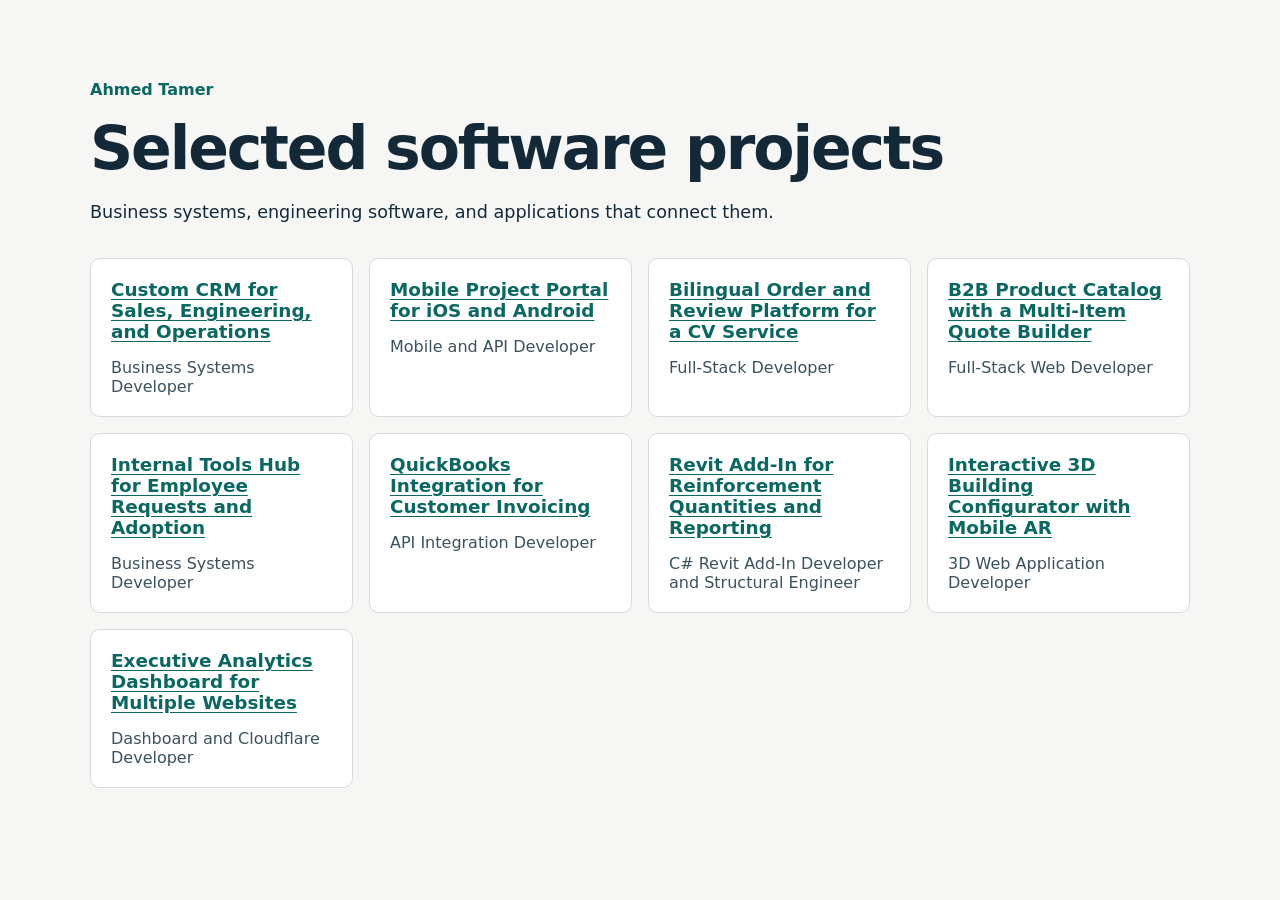
==== index.html @ 544ba874 "Publish nine software portfolio case studies" ====
<!doctype html>
<html lang="en">
<head>
  <meta charset="utf-8">
  <meta name="viewport" content="width=device-width, initial-scale=1">
  <meta name="description" content="Work samples by Ahmed Tamer across CRM, mobile, integrations, engineering, and analytics.">
  <link rel="stylesheet" href="styles.css">
  <title>Selected software projects | Ahmed Tamer</title>
</head>
<body><main><header><p class="eyebrow">Ahmed Tamer</p><h1>Selected software projects</h1><p class="overview">Business systems, engineering software, and applications that connect them.</p></header><ul class="projects"><li><a href="operations-crm/">Custom CRM for Sales, Engineering, and Operations</a><p>Business Systems Developer</p></li><li><a href="mobile-project-portal/">Mobile Project Portal for iOS and Android</a><p>Mobile and API Developer</p></li><li><a href="bilingual-service-operations/">Bilingual Order and Review Platform for a CV Service</a><p>Full-Stack Developer</p></li><li><a href="b2b-quote-builder/">B2B Product Catalog with a Multi-Item Quote Builder</a><p>Full-Stack Web Developer</p></li><li><a href="employee-tools-hub/">Internal Tools Hub for Employee Requests and Adoption</a><p>Business Systems Developer</p></li><li><a href="quickbooks-invoicing/">QuickBooks Integration for Customer Invoicing</a><p>API Integration Developer</p></li><li><a href="revit-reinforcement-quantities/">Revit Add-In for Reinforcement Quantities and Reporting</a><p>C# Revit Add-In Developer and Structural Engineer</p></li><li><a href="3d-building-configurator/">Interactive 3D Building Configurator with Mobile AR</a><p>3D Web Application Developer</p></li><li><a href="multi-site-analytics/">Executive Analytics Dashboard for Multiple Websites</a><p>Dashboard and Cloudflare Developer</p></li></ul></main></body>
</html>
---- styles.css ----
:root {
  font-family: "Inter", "Segoe UI", system-ui, sans-serif;
  color: #142938;
  background: #f6f7f5;
  font-synthesis: none;
}

body { margin: 0; }
main { width: min(1100px, calc(100% - 2.5rem)); margin: 0 auto; padding-block: 2.5rem 4rem; }
nav { padding-block-end: 1.7rem; border-bottom: 1px solid #cbd5d4; }
a { color: #0a6761; text-underline-offset: 0.16em; }
a:focus-visible { outline: 2px solid #0a6761; outline-offset: 4px; }
header { margin-block: 2.5rem 2rem; }
h1 { font-size: clamp(2rem, 5vw, 3.75rem); line-height: 1.05; letter-spacing: -0.035em; margin: 0.3em 0; }
.eyebrow { font-weight: 700; color: #0a6761; }
.overview { max-width: 68ch; line-height: 1.6; font-size: 1.1rem; }
.tags { display: flex; flex-wrap: wrap; gap: 0.5rem; padding: 0; list-style: none; }
.tags li { padding: 0.35rem 0.7rem; border-radius: 0.45rem; background: #e3edeb; }
figure { margin: 0 0 1.75rem; padding: 1rem; background: white; border: 1px solid #d3dddc; border-radius: 0.6rem; }
img { display: block; max-width: 100%; max-height: 920px; height: auto; margin-inline: auto; }
figcaption { margin-top: 0.9rem; line-height: 1.45; color: #39525e; }
.projects { list-style: none; padding: 0; display: grid; grid-template-columns: repeat(auto-fit, minmax(min(255px, 100%), 1fr)); gap: 1rem; }
.projects li { background: white; border: 1px solid #d3dddc; border-radius: 0.6rem; padding: 1.25rem; }
.projects a { font-size: 1.15rem; font-weight: 650; }
.projects p { color: #39525e; margin-bottom: 0; }
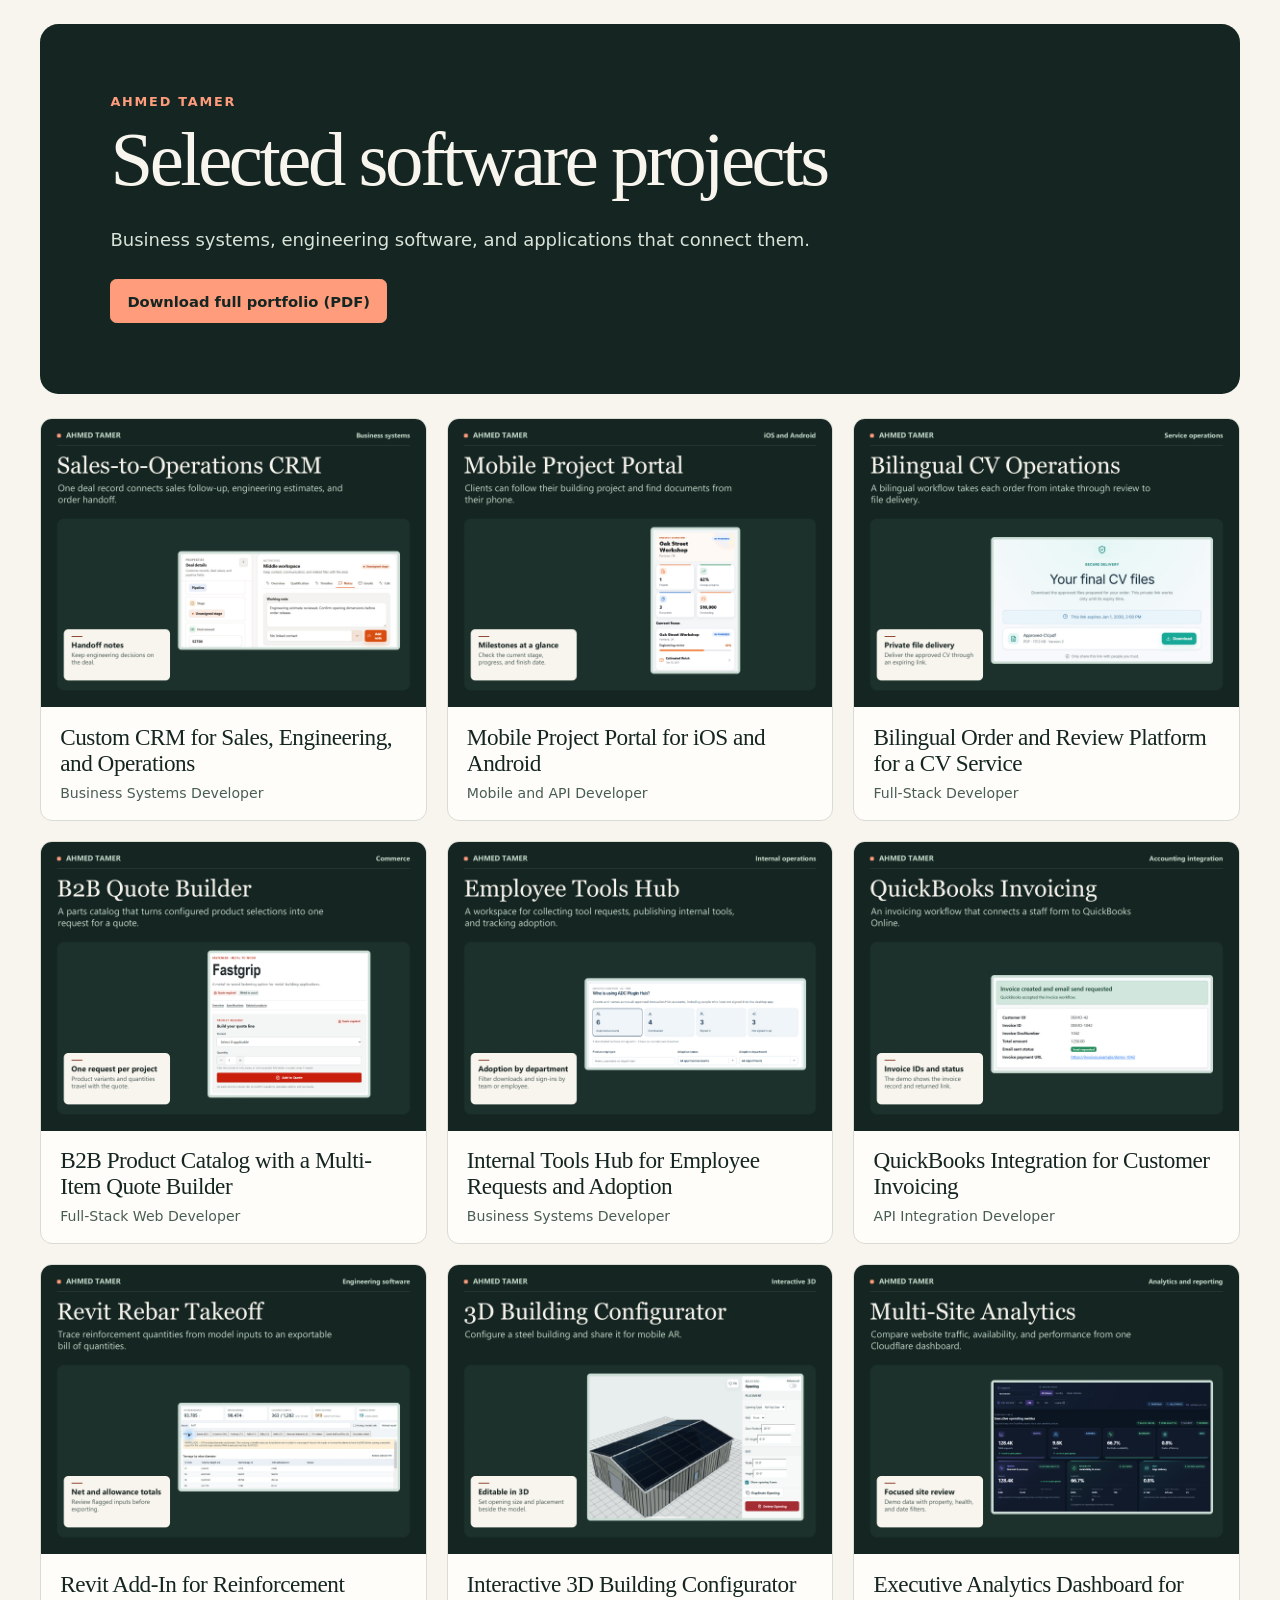
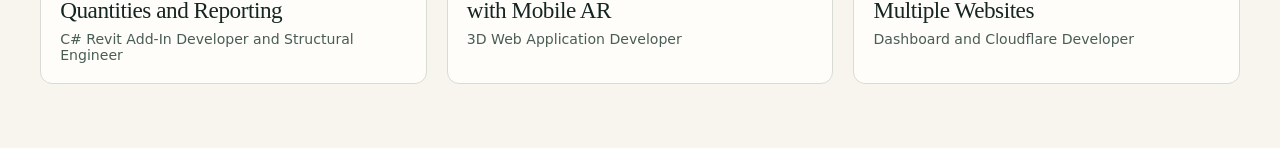
==== commit 9dab2d0b: "Redesign portfolio cases and publish accessible PDFs" ====
--- a/index.html
+++ b/index.html
@@ -7,5 +7,5 @@
   <link rel="stylesheet" href="styles.css">
   <title>Selected software projects | Ahmed Tamer</title>
 </head>
-<body><main><header><p class="eyebrow">Ahmed Tamer</p><h1>Selected software projects</h1><p class="overview">Business systems, engineering software, and applications that connect them.</p></header><ul class="projects"><li><a href="operations-crm/">Custom CRM for Sales, Engineering, and Operations</a><p>Business Systems Developer</p></li><li><a href="mobile-project-portal/">Mobile Project Portal for iOS and Android</a><p>Mobile and API Developer</p></li><li><a href="bilingual-service-operations/">Bilingual Order and Review Platform for a CV Service</a><p>Full-Stack Developer</p></li><li><a href="b2b-quote-builder/">B2B Product Catalog with a Multi-Item Quote Builder</a><p>Full-Stack Web Developer</p></li><li><a href="employee-tools-hub/">Internal Tools Hub for Employee Requests and Adoption</a><p>Business Systems Developer</p></li><li><a href="quickbooks-invoicing/">QuickBooks Integration for Customer Invoicing</a><p>API Integration Developer</p></li><li><a href="revit-reinforcement-quantities/">Revit Add-In for Reinforcement Quantities and Reporting</a><p>C# Revit Add-In Developer and Structural Engineer</p></li><li><a href="3d-building-configurator/">Interactive 3D Building Configurator with Mobile AR</a><p>3D Web Application Developer</p></li><li><a href="multi-site-analytics/">Executive Analytics Dashboard for Multiple Websites</a><p>Dashboard and Cloudflare Developer</p></li></ul></main></body>
+<body><main><header class="index-hero"><p class="eyebrow">Ahmed Tamer</p><h1>Selected software projects</h1><p class="overview">Business systems, engineering software, and applications that connect them.</p><div class="actions"><a class="button" href="pdf/Ahmed-Tamer-Software-Portfolio.pdf" download>Download full portfolio (PDF)</a></div></header><ul id="projects" class="projects" aria-label="Project case studies"><li><a href="operations-crm/"><img src="covers/operations-crm.jpg" alt="" width="1600" height="1200" loading="lazy"><div class="card-copy"><h2>Custom CRM for Sales, Engineering, and Operations</h2><p>Business Systems Developer</p></div></a></li><li><a href="mobile-project-portal/"><img src="covers/mobile-project-portal.jpg" alt="" width="1600" height="1200" loading="lazy"><div class="card-copy"><h2>Mobile Project Portal for iOS and Android</h2><p>Mobile and API Developer</p></div></a></li><li><a href="bilingual-service-operations/"><img src="covers/bilingual-service-operations.jpg" alt="" width="1600" height="1200" loading="lazy"><div class="card-copy"><h2>Bilingual Order and Review Platform for a CV Service</h2><p>Full-Stack Developer</p></div></a></li><li><a href="b2b-quote-builder/"><img src="covers/b2b-quote-builder.jpg" alt="" width="1600" height="1200" loading="lazy"><div class="card-copy"><h2>B2B Product Catalog with a Multi-Item Quote Builder</h2><p>Full-Stack Web Developer</p></div></a></li><li><a href="employee-tools-hub/"><img src="covers/employee-tools-hub.jpg" alt="" width="1600" height="1200" loading="lazy"><div class="card-copy"><h2>Internal Tools Hub for Employee Requests and Adoption</h2><p>Business Systems Developer</p></div></a></li><li><a href="quickbooks-invoicing/"><img src="covers/quickbooks-invoicing.jpg" alt="" width="1600" height="1200" loading="lazy"><div class="card-copy"><h2>QuickBooks Integration for Customer Invoicing</h2><p>API Integration Developer</p></div></a></li><li><a href="revit-reinforcement-quantities/"><img src="covers/revit-reinforcement-quantities.jpg" alt="" width="1600" height="1200" loading="lazy"><div class="card-copy"><h2>Revit Add-In for Reinforcement Quantities and Reporting</h2><p>C# Revit Add-In Developer and Structural Engineer</p></div></a></li><li><a href="3d-building-configurator/"><img src="covers/3d-building-configurator.jpg" alt="" width="1600" height="1200" loading="lazy"><div class="card-copy"><h2>Interactive 3D Building Configurator with Mobile AR</h2><p>3D Web Application Developer</p></div></a></li><li><a href="multi-site-analytics/"><img src="covers/multi-site-analytics.jpg" alt="" width="1600" height="1200" loading="lazy"><div class="card-copy"><h2>Executive Analytics Dashboard for Multiple Websites</h2><p>Dashboard and Cloudflare Developer</p></div></a></li></ul></main></body>
 </html>
--- a/styles.css
+++ b/styles.css
@@ -1,25 +1,123 @@
 :root {
+  --ink: #152622;
+  --paper: #f8f5ee;
+  --coral: #ff9c7c;
+  --rule: #d9dcd3;
+  --muted: #485d55;
   font-family: "Inter", "Segoe UI", system-ui, sans-serif;
-  color: #142938;
-  background: #f6f7f5;
+  color: var(--ink);
+  background: var(--paper);
   font-synthesis: none;
 }
 
 body { margin: 0; }
-main { width: min(1100px, calc(100% - 2.5rem)); margin: 0 auto; padding-block: 2.5rem 4rem; }
-nav { padding-block-end: 1.7rem; border-bottom: 1px solid #cbd5d4; }
-a { color: #0a6761; text-underline-offset: 0.16em; }
-a:focus-visible { outline: 2px solid #0a6761; outline-offset: 4px; }
-header { margin-block: 2.5rem 2rem; }
-h1 { font-size: clamp(2rem, 5vw, 3.75rem); line-height: 1.05; letter-spacing: -0.035em; margin: 0.3em 0; }
-.eyebrow { font-weight: 700; color: #0a6761; }
-.overview { max-width: 68ch; line-height: 1.6; font-size: 1.1rem; }
-.tags { display: flex; flex-wrap: wrap; gap: 0.5rem; padding: 0; list-style: none; }
-.tags li { padding: 0.35rem 0.7rem; border-radius: 0.45rem; background: #e3edeb; }
-figure { margin: 0 0 1.75rem; padding: 1rem; background: white; border: 1px solid #d3dddc; border-radius: 0.6rem; }
-img { display: block; max-width: 100%; max-height: 920px; height: auto; margin-inline: auto; }
-figcaption { margin-top: 0.9rem; line-height: 1.45; color: #39525e; }
-.projects { list-style: none; padding: 0; display: grid; grid-template-columns: repeat(auto-fit, minmax(min(255px, 100%), 1fr)); gap: 1rem; }
-.projects li { background: white; border: 1px solid #d3dddc; border-radius: 0.6rem; padding: 1.25rem; }
-.projects a { font-size: 1.15rem; font-weight: 650; }
-.projects p { color: #39525e; margin-bottom: 0; }
+main { width: min(1200px, calc(100% - 2.5rem)); margin-inline: auto; padding-block: 1.5rem 4rem; }
+a { color: inherit; text-underline-offset: 0.16em; }
+a:focus-visible { outline: 2px solid var(--ink); outline-offset: 4px; }
+
+h1, h2 { font-family: Georgia, "Times New Roman", serif; font-weight: 400; }
+h1 { font-size: clamp(2.5rem, 6vw, 5.25rem); line-height: 1; letter-spacing: -0.045em; margin: 0.15em 0 0.35em; }
+.eyebrow { font-size: 0.8rem; font-weight: 700; letter-spacing: 0.14em; text-transform: uppercase; }
+.overview { max-width: 66ch; font-size: clamp(1rem, 1.8vw, 1.125rem); line-height: 1.6; margin-block: 0 1.5rem; }
+
+.index-hero {
+  padding: clamp(1.5rem, 5.5vw, 4.4rem);
+  border-radius: 1.15rem;
+  background: var(--ink);
+  color: var(--paper);
+}
+
+.index-hero :focus-visible { outline-color: var(--paper); }
+.index-hero .eyebrow { color: var(--coral); margin-top: 0; }
+.index-hero .overview { color: #d9e3d9; }
+.actions { display: flex; flex-wrap: wrap; align-items: center; gap: 0.8rem 1.2rem; }
+.actions:empty { display: none; }
+.button {
+  display: inline-flex;
+  box-sizing: border-box;
+  align-items: center;
+  min-height: 2.8rem;
+  padding: 0.65rem 1rem;
+  border: 1px solid var(--ink);
+  border-radius: 0.4rem;
+  background: var(--ink);
+  color: var(--paper);
+  font-size: 0.92rem;
+  font-weight: 700;
+  text-decoration: none;
+}
+.index-hero .button { border-color: var(--coral); background: var(--coral); color: var(--ink); }
+.button:hover { text-decoration: underline; }
+
+.projects {
+  display: grid;
+  grid-template-columns: repeat(auto-fit, minmax(min(340px, 100%), 1fr));
+  gap: 1.25rem;
+  margin-block: 1.5rem 0;
+  padding: 0;
+  list-style: none;
+}
+.projects a {
+  display: block;
+  height: 100%;
+  overflow: hidden;
+  box-sizing: border-box;
+  border: 1px solid var(--rule);
+  border-radius: 0.75rem;
+  background: #fffdf9;
+  text-decoration: none;
+}
+.projects a:hover { border-color: var(--muted); }
+.projects a:hover h2 { text-decoration: underline; }
+.projects img { width: 100%; aspect-ratio: 4 / 3; object-fit: cover; }
+.card-copy { padding: 1.05rem 1.2rem 1.2rem; }
+.card-copy h2 { font-size: 1.45rem; line-height: 1.12; letter-spacing: -0.02em; margin: 0 0 0.55rem; }
+.card-copy p { font-size: 0.88rem; color: var(--muted); margin: 0; }
+
+nav {
+  display: flex;
+  justify-content: space-between;
+  gap: 1rem;
+  border-bottom: 1px solid var(--rule);
+  padding-block: 0.45rem 1rem;
+  font-size: 0.92rem;
+  font-weight: 700;
+}
+nav a { text-decoration: none; }
+nav a:hover { text-decoration: underline; }
+.case-hero {
+  display: grid;
+  grid-template-columns: minmax(0, 1fr) minmax(0, 0.9fr);
+  align-items: center;
+  gap: clamp(1.5rem, 4vw, 3.5rem);
+  margin-block: clamp(2rem, 6vw, 4.5rem) clamp(2.5rem, 6vw, 4.5rem);
+}
+.case-hero h1 { font-size: clamp(2rem, 4.7vw, 4.1rem); }
+.case-hero .eyebrow { color: var(--muted); margin-top: 0; }
+.cover { width: 100%; border-radius: 0.8rem; }
+.tags {
+  display: flex;
+  flex-wrap: wrap;
+  gap: 0.4rem;
+  margin-block: 0 1.4rem;
+  padding: 0;
+  list-style: none;
+}
+.tags li { padding: 0.35rem 0.6rem; border: 1px solid var(--rule); border-radius: 0.4rem; font-size: 0.85rem; }
+
+.gallery { border-top: 1px solid var(--rule); }
+.gallery h2 { font-size: clamp(1.5rem, 3vw, 2.1rem); }
+figure { margin: 0 0 1rem; padding: clamp(0.65rem, 2vw, 1.25rem); border: 1px solid var(--rule); border-radius: 0.75rem; background: #fffdf9; }
+img { display: block; max-width: 100%; height: auto; }
+figure img { max-height: 900px; margin-inline: auto; }
+figcaption { margin-top: 0.85rem; color: var(--muted); font-size: 0.95rem; line-height: 1.5; }
+
+@media (max-width: 760px) {
+  .case-hero { grid-template-columns: minmax(0, 1fr); }
+  .cover { max-width: 560px; }
+}
+
+@media (max-width: 400px) {
+  main { width: calc(100% - 1.5rem); padding-block: 0.75rem 3rem; }
+  .index-hero { border-radius: 0.8rem; }
+}
